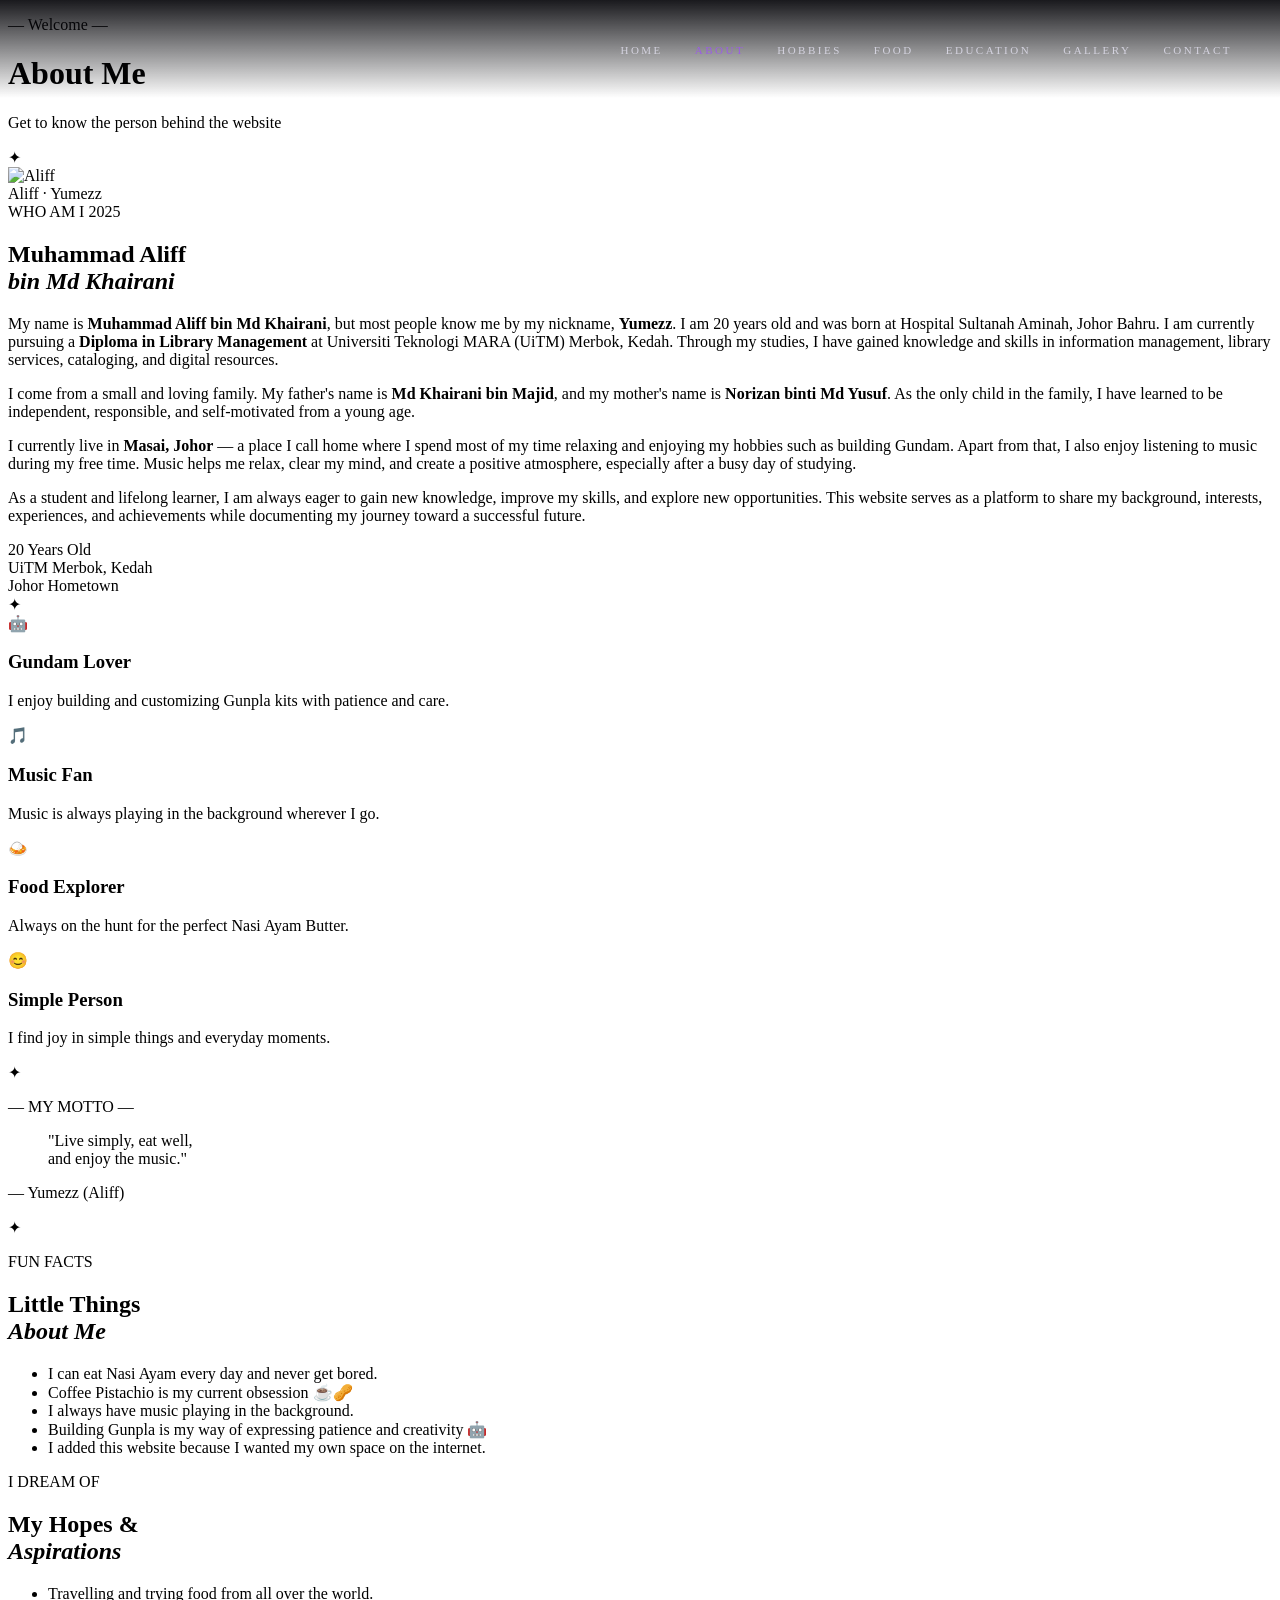
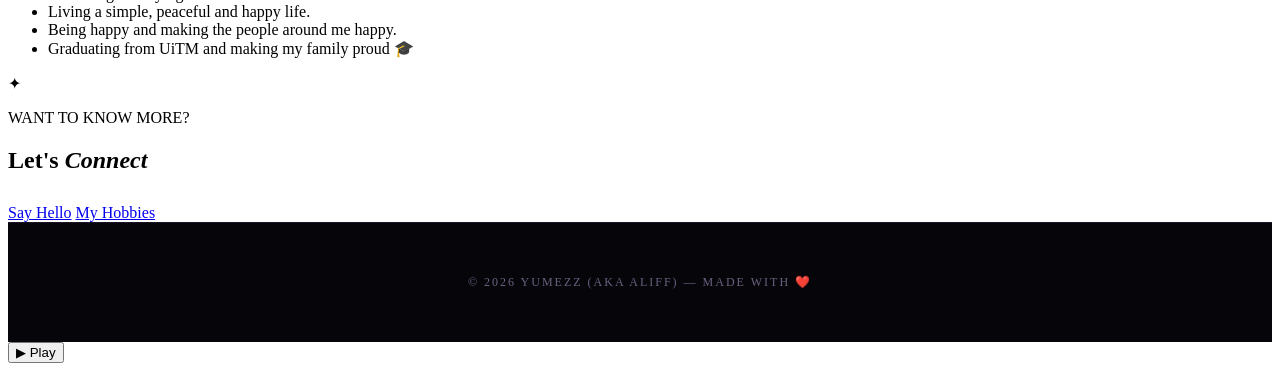
==== about.html @ e1f4b1fa "Add files via upload" ====
<!DOCTYPE html>
<html>
<head>
  <title>YUMEZZ - About Me</title>
  <link rel="preconnect" href="https://fonts.googleapis.com">
  <link rel="preconnect" href="https://fonts.gstatic.com" crossorigin>
  <link href="https://fonts.googleapis.com/css2?family=Bebas+Neue&amp;family=DM+Sans:ital,opsz,wght@0,9..40,300;0,9..40,400;0,9..40,500;1,9..40,300&amp;display=swap" rel="stylesheet">
  <link rel="stylesheet" href="style.css">
  <link rel="stylesheet" href="transitions.css">
  <link rel="stylesheet" href="about.css">
  <style>
    /* NAV */
    .nav {
      position: fixed;
      top: 0; left: 0; right: 0;
      z-index: 100;
      display: flex;
      align-items: center;
      justify-content: space-between;
      padding: 24px 48px;
      background: linear-gradient(to bottom, rgba(6,6,10,0.92) 0%, transparent 100%);
      transition: background 0.3s, padding 0.3s;
    }
    .nav.scrolled { background: rgba(6,6,10,0.98); padding: 16px 48px; }
    .nav-logo {
      font-family: 'Bebas Neue', sans-serif;
      font-size: 26px;
      letter-spacing: 4px;
      color: #9b5de5;
      text-decoration: none;
    }
    .nav-logo img { height: 34px; filter: brightness(0) invert(1); }
    .nav-links { display: flex; gap: 32px; list-style: none; }
    .nav-links a {
      color: #f0eeff;
      text-decoration: none;
      font-size: 11px;
      font-weight: 400;
      letter-spacing: 2.5px;
      text-transform: uppercase;
      opacity: 0.7;
      transition: opacity 0.2s, color 0.2s;
    }
    .nav-links a:hover,
    .nav-links a.active { opacity: 1; color: #9b5de5; }
  </style>
</head>
<body class="hotel-body">

  <!-- NAV -->
  <nav class="nav" id="nav">
    <a href="index.html" class="nav-logo">
      <img src="image/logo.png" alt="YUMEZZ" onerror="this.style.display='none'; this.nextSibling.style.display='inline'">
      <span style="display:none">YUMEZZ</span>
    </a>
    <ul class="nav-links">
      <li><a href="index.html">Home</a></li>
      <li><a href="about.html" class="active">About</a></li>
      <li><a href="hobbies.html">Hobbies</a></li>
      <li><a href="food.html">Food</a></li>
      <li><a href="education.html">Education</a></li>
      <li><a href="gallery.html">Gallery</a></li>
      <li><a href="contact.html">Contact</a></li>
    </ul>
  </nav>

  <!-- HERO BANNER -->
  <div class="hotel-hero">
    <div class="hotel-hero-bg"></div>
    <div class="hotel-hero-overlay"></div>
    <div class="hotel-hero-content">
      <p class="hotel-eyebrow">— Welcome —</p>
      <h1 class="hotel-hero-title">About Me</h1>
      <p class="hotel-hero-sub">Get to know the person behind the website</p>
    </div>
    <div class="hotel-hero-fade"></div>
  </div>

  <!-- DIVIDER -->
  <div class="hotel-divider"><span>✦</span></div>

  <!-- INTRO SECTION — Nouveau Split Layout -->
  <div class="intro-split slide-left">

    <!-- LEFT: Full-bleed photo panel -->
    <div class="intro-photo-panel">
      <img src="images/bowling.png" alt="Aliff">
      <div class="intro-photo-tag">
        <span class="intro-photo-tag-line"></span>
        <span>Aliff · Yumezz</span>
      </div>
    </div>

    <!-- RIGHT: Scrollable text card -->
    <div class="intro-text-panel">

      <!-- Top label row -->
      <div class="intro-label-row">
        <span class="intro-badge">WHO AM I</span>
        <span class="intro-year">2025</span>
      </div>

      <h2 class="intro-name">Muhammad Aliff<br><em>bin Md Khairani</em></h2>
      <div class="intro-rule"></div>

      <div class="intro-body">
        <p>My name is <strong>Muhammad Aliff bin Md Khairani</strong>, but most people know me by my nickname, <strong>Yumezz</strong>. I am 20 years old and was born at Hospital Sultanah Aminah, Johor Bahru. I am currently pursuing a <strong>Diploma in Library Management</strong> at Universiti Teknologi MARA (UiTM) Merbok, Kedah. Through my studies, I have gained knowledge and skills in information management, library services, cataloging, and digital resources.</p>
        <div class="intro-divider-thin"></div>
        <p>I come from a small and loving family. My father's name is <strong>Md Khairani bin Majid</strong>, and my mother's name is <strong>Norizan binti Md Yusuf</strong>. As the only child in the family, I have learned to be independent, responsible, and self-motivated from a young age.</p>
        <div class="intro-divider-thin"></div>
        <p>I currently live in <strong>Masai, Johor</strong> — a place I call home where I spend most of my time relaxing and enjoying my hobbies such as building Gundam. Apart from that, I also enjoy listening to music during my free time. Music helps me relax, clear my mind, and create a positive atmosphere, especially after a busy day of studying.</p>
        <div class="intro-divider-thin"></div>
        <p>As a student and lifelong learner, I am always eager to gain new knowledge, improve my skills, and explore new opportunities. This website serves as a platform to share my background, interests, experiences, and achievements while documenting my journey toward a successful future.</p>
      </div>

      <!-- Bottom meta row -->
      <div class="intro-meta-row">
        <div class="intro-meta-item">
          <span class="intro-meta-val">20</span>
          <span class="intro-meta-key">Years Old</span>
        </div>
        <div class="intro-meta-item">
          <span class="intro-meta-val">UiTM</span>
          <span class="intro-meta-key">Merbok, Kedah</span>
        </div>
        <div class="intro-meta-item">
          <span class="intro-meta-val">Johor</span>
          <span class="intro-meta-key">Hometown</span>
        </div>
      </div>

    </div>
  </div>

  <!-- DIVIDER -->
  <div class="hotel-divider"><span>✦</span></div>

  <!-- HIGHLIGHTS ROW -->
  <div class="hotel-highlights slide-up">
    <div class="hotel-highlight-item">
      <div class="hh-icon">🤖</div>
      <h3>Gundam Lover</h3>
      <p>I enjoy building and customizing Gunpla kits with patience and care.</p>
    </div>
    <div class="hotel-highlight-item">
      <div class="hh-icon">🎵</div>
      <h3>Music Fan</h3>
      <p>Music is always playing in the background wherever I go.</p>
    </div>
    <div class="hotel-highlight-item">
      <div class="hh-icon">🍛</div>
      <h3>Food Explorer</h3>
      <p>Always on the hunt for the perfect Nasi Ayam Butter.</p>
    </div>
    <div class="hotel-highlight-item">
      <div class="hh-icon">😊</div>
      <h3>Simple Person</h3>
      <p>I find joy in simple things and everyday moments.</p>
    </div>
  </div>

  <!-- DIVIDER -->
  <div class="hotel-divider"><span>✦</span></div>

  <!-- FULL WIDTH QUOTE -->
  <div class="hotel-quote">
    <div class="hotel-quote-bg"></div>
    <div class="hotel-quote-overlay"></div>
    <div class="hotel-quote-text">
      <p class="hotel-label gold-label">— MY MOTTO —</p>
      <blockquote>"Live simply, eat well,<br>and enjoy the music."</blockquote>
      <p class="hotel-quote-author">— Yumezz (Aliff)</p>
    </div>
  </div>

  <!-- DIVIDER -->
  <div class="hotel-divider"><span>✦</span></div>

  <!-- FUN FACTS + DREAMS -->
  <div class="hotel-two-col slide-up">
    <div class="hotel-col">
      <p class="hotel-label">FUN FACTS</p>
      <h2 class="hotel-heading">Little Things<br><em>About Me</em></h2>
      <div class="hotel-line"></div>
      <ul class="hotel-list">
        <li>I can eat Nasi Ayam every day and never get bored.</li>
        <li>Coffee Pistachio is my current obsession ☕🥜</li>
        <li>I always have music playing in the background.</li>
        <li>Building Gunpla is my way of expressing patience and creativity 🤖</li>
        <li>I added this website because I wanted my own space on the internet.</li>
      </ul>
    </div>
    <div class="hotel-col">
      <p class="hotel-label">I DREAM OF</p>
      <h2 class="hotel-heading">My Hopes &<br><em>Aspirations</em></h2>
      <div class="hotel-line"></div>
      <ul class="hotel-list">
        <li>Travelling and trying food from all over the world.</li>
        <li>Living a simple, peaceful and happy life.</li>
        <li>Being happy and making the people around me happy.</li>
        <li>Graduating from UiTM and making my family proud 🎓</li>
      </ul>
    </div>
  </div>

  <!-- DIVIDER -->
  <div class="hotel-divider"><span>✦</span></div>

  <!-- CTA SECTION -->
  <div class="hotel-cta slide-up">
    <p class="hotel-label">WANT TO KNOW MORE?</p>
    <h2 class="hotel-heading">Let's <em>Connect</em></h2>
    <div class="hotel-line" style="margin:16px auto 30px auto;"></div>
    <div class="hotel-cta-buttons">
      <a href="contact.html" class="hotel-btn-gold">Say Hello</a>
      <a href="hobbies.html" class="hotel-btn-outline">My Hobbies</a>
    </div>
  </div>

  <!-- Footer -->
  <div class="footer">
    <p>© 2026 YUMEZZ (AKA ALIFF) — Made with ❤️</p>
  </div>

  <!-- Music Player -->
<div class="music-player">
  <span></span>
  <audio id="myMusic" loop autoplay>
    <source src="music/music.mp3" type="audio/mpeg">
  </audio>
  <button onclick="playPause()">⏸ Pause</button>
</div>



  <script>
    // ---- SCROLL TRANSITION OBSERVER ----
    function initObserver() {
      var elements = document.querySelectorAll('.slide-up, .slide-left, .slide-right, .fade-in, .zoom-in');
      
      var observer = new IntersectionObserver(function(entries) {
        entries.forEach(function(entry) {
          if (entry.isIntersecting) {
            entry.target.classList.add('visible');
          }
        });
      }, { threshold: 0.1, rootMargin: '0px 0px -50px 0px' });

      elements.forEach(function(el) {
        observer.observe(el);
      });
    }

    // Small delay so CSS has time to set opacity:0 first
    setTimeout(initObserver, 100);

    // ---- PAGE TRANSITION ON CLICK ----
    document.querySelectorAll('a[href]').forEach(function(link) {
      link.addEventListener('click', function(e) {
        var href = link.getAttribute('href');
        if (href && !href.startsWith('#') && !href.startsWith('mailto') && !href.startsWith('tel') && !href.startsWith('javascript')) {
          e.preventDefault();
          document.body.classList.add('page-transition-out');
          setTimeout(function() { window.location.href = href; }, 280);
        }
      });
    });
  </script>
  <script>
    var nav = document.getElementById('nav');
    window.addEventListener('scroll', function() {
      nav.classList.toggle('scrolled', window.scrollY > 60);
    });
  </script>

  <script>
    // ── PERSISTENT MUSIC — continues across page navigation ──
    (function() {
      var music = document.getElementById('myMusic');
      var btn   = document.querySelector('.music-player button');

      // Restore saved playback position
      var saved = parseFloat(localStorage.getItem('musicTime') || '0');
      var wasPaused = localStorage.getItem('musicPaused') === 'true';

      music.currentTime = saved;

      if (!wasPaused) {
        music.play().then(function() {
          btn.textContent = '⏸ Pause';
        }).catch(function() {
          btn.textContent = '▶ Play';
        });
      } else {
        btn.textContent = '▶ Play';
      }

      // Save position every second
      setInterval(function() {
        if (!music.paused) {
          localStorage.setItem('musicTime', music.currentTime);
        }
      }, 1000);

      // Save position right before leaving the page
      window.addEventListener('beforeunload', function() {
        localStorage.setItem('musicTime', music.currentTime);
        localStorage.setItem('musicPaused', music.paused ? 'true' : 'false');
      });

      // Global toggle function
      window.playPause = function() {
        if (music.paused) {
          music.play();
          btn.textContent = '⏸ Pause';
          localStorage.setItem('musicPaused', 'false');
        } else {
          music.pause();
          btn.textContent = '▶ Play';
          localStorage.setItem('musicPaused', 'true');
        }
      };
    })();
  </script>
</body>
</html>
---- style.css ----
/* ================================
   HOME PAGE — BLACK & PURPLE THEME
   ================================ */

:root {
  --purple: #9b5de5;
  --purple-light: #bf8aff;
  --purple-dim: rgba(155, 93, 229, 0.18);
  --purple-border: rgba(155, 93, 229, 0.25);
  --bg-base: #06060a;
  --bg-card: #0d0d14;
  --bg-card2: #111118;
  --border: #1a1428;
  --text: #f0eeff;
  --muted: #6b6080;
}

/* ---- VIDEO HERO ---- */
.home-hero {
  position: relative;
  width: 100%;
  height: 100vh;
  min-height: 600px;
  overflow: hidden;
  display: flex;
  align-items: center;
  justify-content: flex-start;
}

.home-hero-video {
  position: absolute;
  top: 0; left: 0;
  width: 100%; height: 100%;
  object-fit: cover;
  z-index: 0;
  filter: brightness(0.38) saturate(0.6);
}

.home-hero-overlay {
  position: absolute;
  top: 0; left: 0;
  width: 100%; height: 100%;
  background: linear-gradient(
    to right,
    rgba(6,6,10,0.96) 0%,
    rgba(20,8,45,0.65) 55%,
    rgba(6,6,10,0.10) 100%
  );
  z-index: 1;
}

/* Purple radial glow on left */
.home-hero-overlay::after {
  content: '';
  position: absolute;
  top: 25%;
  left: -60px;
  width: 700px;
  height: 700px;
  background: radial-gradient(circle, rgba(155,93,229,0.10) 0%, transparent 70%);
  pointer-events: none;
}

.home-hero-fade {
  position: absolute;
  bottom: 0; left: 0;
  width: 100%; height: 220px;
  background: linear-gradient(to top, var(--bg-base), transparent);
  z-index: 2;
}

.home-hero-content {
  position: relative;
  z-index: 10;
  padding: 0 80px;
  max-width: 720px;
  animation: heroUp 1s ease 0.2s both;
}

@keyframes heroUp {
  from { transform: translateY(50px); opacity: 0; }
  to   { transform: translateY(0);    opacity: 1; }
}

.home-eyebrow {
  font-size: 11px;
  letter-spacing: 6px;
  color: var(--purple-light);
  text-transform: uppercase;
  margin-bottom: 20px;
  animation: heroUp 1s ease 0.3s both;
}

.home-hero-title {
  font-size: 96px;
  font-weight: bold;
  line-height: 0.95;
  color: var(--text);
  text-transform: uppercase;
  letter-spacing: 4px;
  margin-bottom: 10px;
  animation: heroUp 1s ease 0.4s both;
}

.home-hero-sub {
  font-size: 38px;
  color: var(--purple);
  letter-spacing: 3px;
  display: block;
  text-shadow: 0 0 40px rgba(155,93,229,0.55);
}

.home-hero-desc {
  font-size: 14px;
  color: var(--muted);
  letter-spacing: 3px;
  margin: 24px 0 38px 0;
  animation: heroUp 1s ease 0.5s both;
}

.home-hero-buttons {
  display: flex;
  gap: 16px;
  flex-wrap: wrap;
  animation: heroUp 1s ease 0.6s both;
}

/* Scroll hint */
.scroll-hint {
  position: absolute;
  bottom: 32px;
  right: 48px;
  z-index: 10;
  font-size: 10px;
  letter-spacing: 3px;
  text-transform: uppercase;
  color: var(--muted);
  animation: heroUp 1s ease 1s both;
}

/* ---- SCROLLING BANNER ---- */
.banner {
  background: var(--purple);
  overflow: hidden;
  padding: 11px 0;
}

.banner-track {
  display: inline-block;
  white-space: nowrap;
  animation: ticker 22s linear infinite;
  font-size: 12px;
  font-weight: 600;
  letter-spacing: 3px;
  text-transform: uppercase;
  color: #fff;
}

@keyframes ticker {
  from { transform: translateX(0); }
  to   { transform: translateX(-50%); }
}

/* ---- STATS BAR ---- */
.home-stats {
  display: flex;
  justify-content: center;
  background: var(--bg-card);
  border-top: 1px solid var(--border);
  border-bottom: 1px solid var(--border);
}

.home-stat-item {
  flex: 1;
  text-align: center;
  padding: 36px 20px;
  border-right: 1px solid var(--border);
  transition: background 0.3s, box-shadow 0.3s;
  position: relative;
  overflow: hidden;
}

.home-stat-item::after {
  content: '';
  position: absolute;
  bottom: 0; left: 0;
  width: 100%; height: 2px;
  background: linear-gradient(to right, var(--purple), var(--purple-light));
  transform: scaleX(0);
  transform-origin: left;
  transition: transform 0.35s ease;
}

.home-stat-item:hover::after { transform: scaleX(1); }
.home-stat-item:last-child   { border-right: none; }

.home-stat-item:hover {
  background: var(--bg-card2);
  box-shadow: inset 0 0 48px rgba(155,93,229,0.07);
}

.home-stat-num {
  font-size: 48px;
  font-weight: bold;
  color: var(--purple);
  display: block;
  letter-spacing: 2px;
  text-shadow: 0 0 28px rgba(155,93,229,0.4);
}

.home-stat-label {
  font-size: 10px;
  color: var(--muted);
  letter-spacing: 3px;
  text-transform: uppercase;
  margin-top: 8px;
  display: block;
}

/* ---- WHO AM I SECTION ---- */
.home-section {
  display: flex;
  align-items: center;
  gap: 70px;
  max-width: 1050px;
  margin: 0 auto;
  padding: 100px 40px;
  border-bottom: 1px solid var(--border);
}

.home-section-text { flex: 1; }

.home-label {
  font-size: 10px;
  letter-spacing: 5px;
  color: var(--purple);
  text-transform: uppercase;
  margin-bottom: 16px;
}

.home-section-text h2 {
  font-size: 42px;
  font-weight: bold;
  color: var(--text);
  line-height: 1.15;
  margin-bottom: 24px;
  letter-spacing: 1px;
}

.highlight {
  color: var(--purple);
  display: block;
}

.home-section-text p {
  font-size: 15px;
  color: var(--muted);
  line-height: 1.95;
  margin-bottom: 12px;
}

.home-section-photo {
  min-width: 300px;
  position: relative;
}

.home-section-photo img {
  width: 300px;
  height: 390px;
  object-fit: cover;
  border-radius: 4px;
  border: 1px solid var(--purple-border);
  display: block;
  transition: transform 0.4s ease, box-shadow 0.4s ease, filter 0.4s ease;
  filter: grayscale(25%);
}

.home-section-photo img:hover {
  transform: scale(1.02);
  box-shadow: 0 0 48px rgba(155,93,229,0.28);
  filter: grayscale(0%);
}

/* Purple accent line beside photo */
.home-section-photo::before {
  content: '';
  position: absolute;
  left: -16px;
  top: 30px;
  width: 3px;
  height: 80px;
  background: linear-gradient(to bottom, var(--purple), var(--purple-light));
  border-radius: 2px;
  box-shadow: 0 0 14px rgba(155,93,229,0.55);
}

/* ---- VIDEO SECTION ---- */
.home-video-section {
  max-width: 900px;
  margin: 0 auto;
  padding: 90px 40px;
  text-align: center;
  border-bottom: 1px solid var(--border);
}

.home-video-section h2 {
  font-size: 32px;
  font-weight: bold;
  color: var(--text);
  margin-bottom: 10px;
  letter-spacing: 1px;
}

.home-video-section p {
  font-size: 14px;
  color: var(--muted);
  margin-bottom: 32px;
  letter-spacing: 1px;
}

.home-video-box {
  border: 1px solid var(--purple-border);
  border-radius: 8px;
  overflow: hidden;
  transition: border-color 0.3s, box-shadow 0.3s;
}

.home-video-box:hover {
  border-color: var(--purple);
  box-shadow: 0 0 48px rgba(155,93,229,0.18);
}

.home-video-box video {
  width: 100%;
  display: block;
  max-height: 520px;
  background: #000;
}

/* ---- QUICK CARDS SECTION ---- */
.quick-section {
  padding: 90px 40px;
  text-align: center;
  background: var(--bg-card);
  position: relative;
  overflow: hidden;
}

.quick-section::before {
  content: '';
  position: absolute;
  top: -80px;
  left: 50%;
  transform: translateX(-50%);
  width: 500px;
  height: 400px;
  background: radial-gradient(circle, rgba(155,93,229,0.07) 0%, transparent 70%);
  pointer-events: none;
}

.section-title {
  font-size: 11px;
  color: var(--purple);
  letter-spacing: 5px;
  text-transform: uppercase;
  margin-bottom: 10px;
}

.section-title::after {
  content: '';
  display: block;
  width: 40px;
  height: 2px;
  background: linear-gradient(to right, var(--purple), var(--purple-light));
  margin: 12px auto 52px;
  border-radius: 2px;
  box-shadow: 0 0 10px rgba(155,93,229,0.55);
}

.quick-links {
  display: flex;
  flex-wrap: wrap;
  justify-content: center;
  gap: 16px;
  max-width: 1000px;
  margin: 0 auto;
}

.ql-card {
  background: var(--bg-base);
  border: 1px solid var(--border);
  border-radius: 8px;
  padding: 36px 24px;
  width: 165px;
  text-decoration: none;
  text-align: center;
  transition: border-color 0.3s, transform 0.3s, background 0.3s, box-shadow 0.3s;
  position: relative;
  overflow: hidden;
}

/* Animated purple underline */
.ql-card::before {
  content: '';
  position: absolute;
  bottom: 0; left: 0;
  width: 0; height: 2px;
  background: linear-gradient(to right, var(--purple), var(--purple-light));
  transition: width 0.35s ease;
  box-shadow: 0 0 8px rgba(155,93,229,0.6);
}

.ql-card:hover::before { width: 100%; }

/* Corner glow */
.ql-card::after {
  content: '';
  position: absolute;
  top: -28px; right: -28px;
  width: 80px; height: 80px;
  background: radial-gradient(circle, rgba(155,93,229,0.22) 0%, transparent 70%);
  opacity: 0;
  transition: opacity 0.3s;
}

.ql-card:hover::after { opacity: 1; }

.ql-card:hover {
  border-color: var(--purple-border);
  transform: translateY(-10px);
  background: var(--bg-card2);
  box-shadow: 0 20px 48px rgba(155,93,229,0.14);
}

.ql-icon {
  font-size: 32px;
  margin-bottom: 16px;
  display: block;
  transition: transform 0.3s;
}

.ql-card:hover .ql-icon { transform: scale(1.15); }

.ql-name {
  font-size: 12px;
  font-weight: bold;
  color: var(--text);
  margin-bottom: 8px;
  letter-spacing: 1.5px;
  text-transform: uppercase;
}

.ql-desc {
  font-size: 11px;
  color: var(--muted);
  letter-spacing: 0.5px;
}

/* ---- FOOTER ---- */
.footer {
  background: var(--bg-base);
  border-top: 1px solid var(--border);
  text-align: center;
  padding: 40px;
  font-size: 12px;
  color: var(--muted);
  letter-spacing: 2px;
  text-transform: uppercase;
}
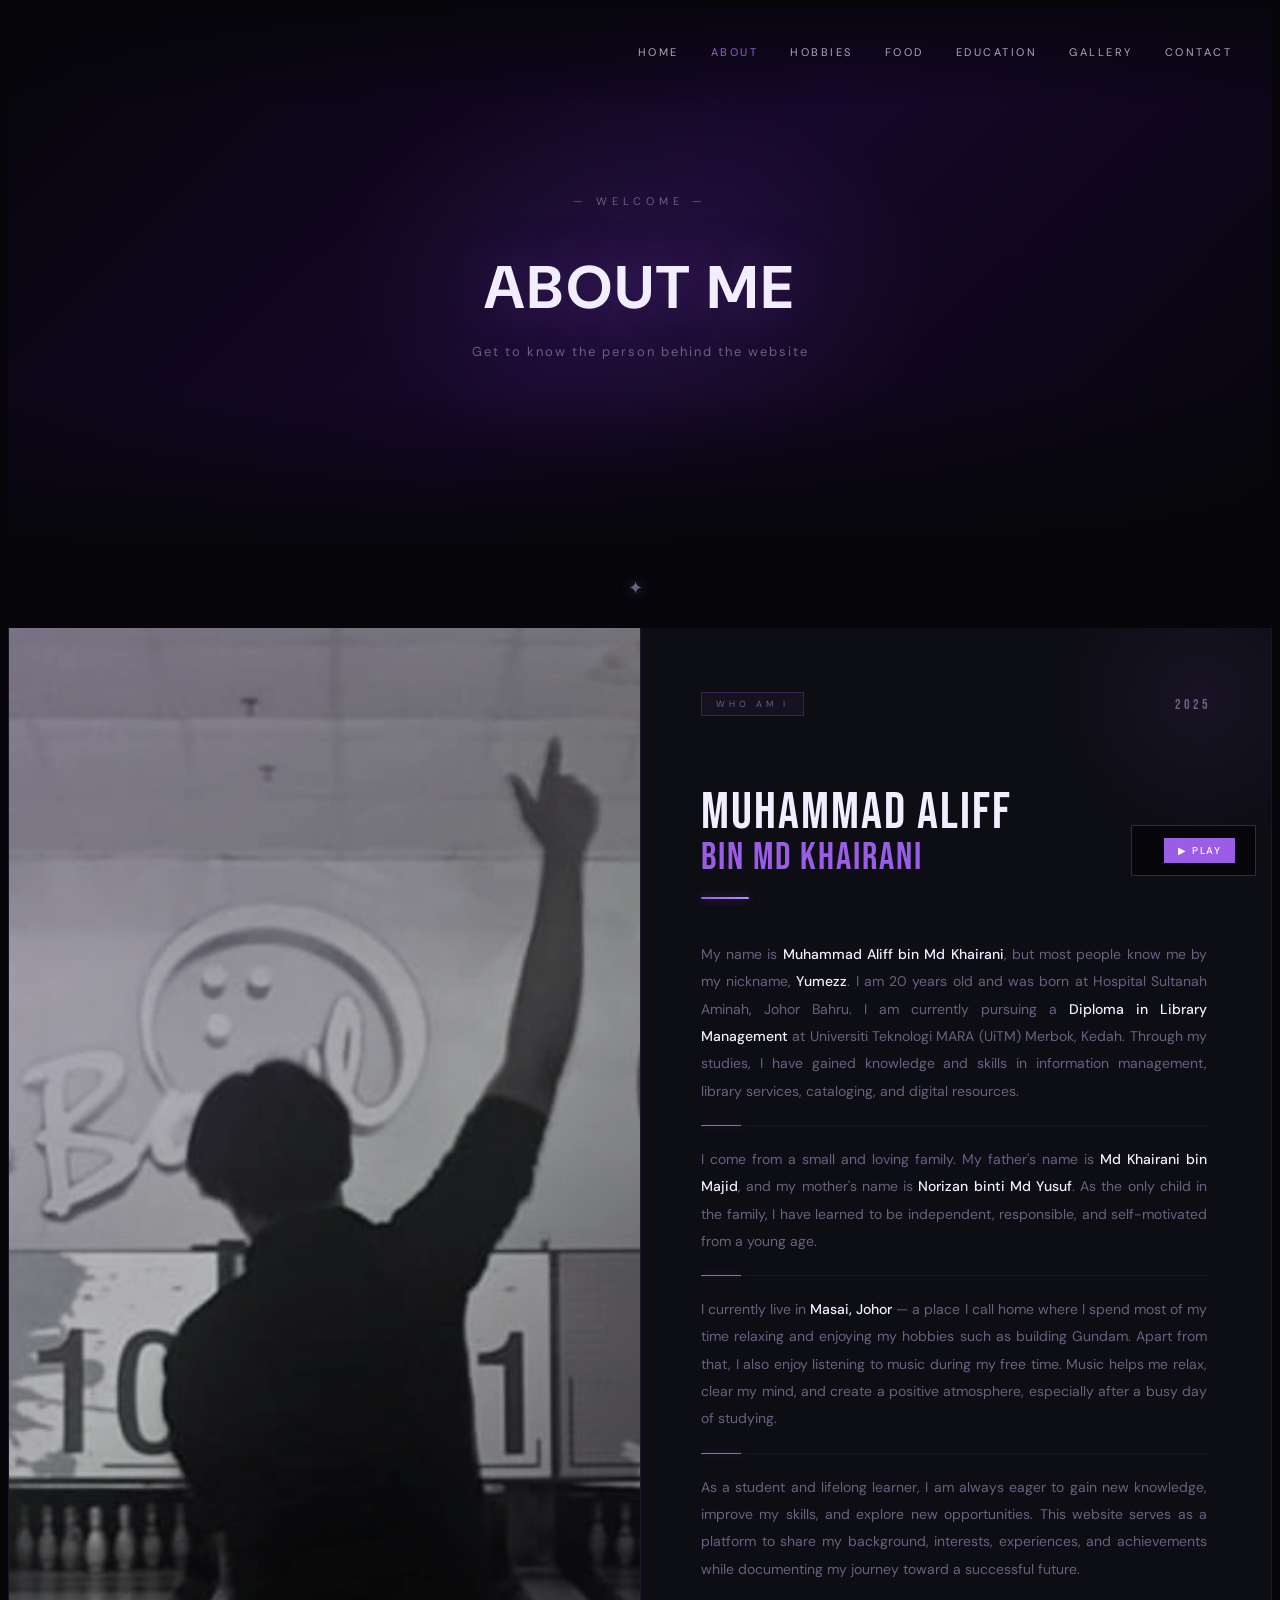
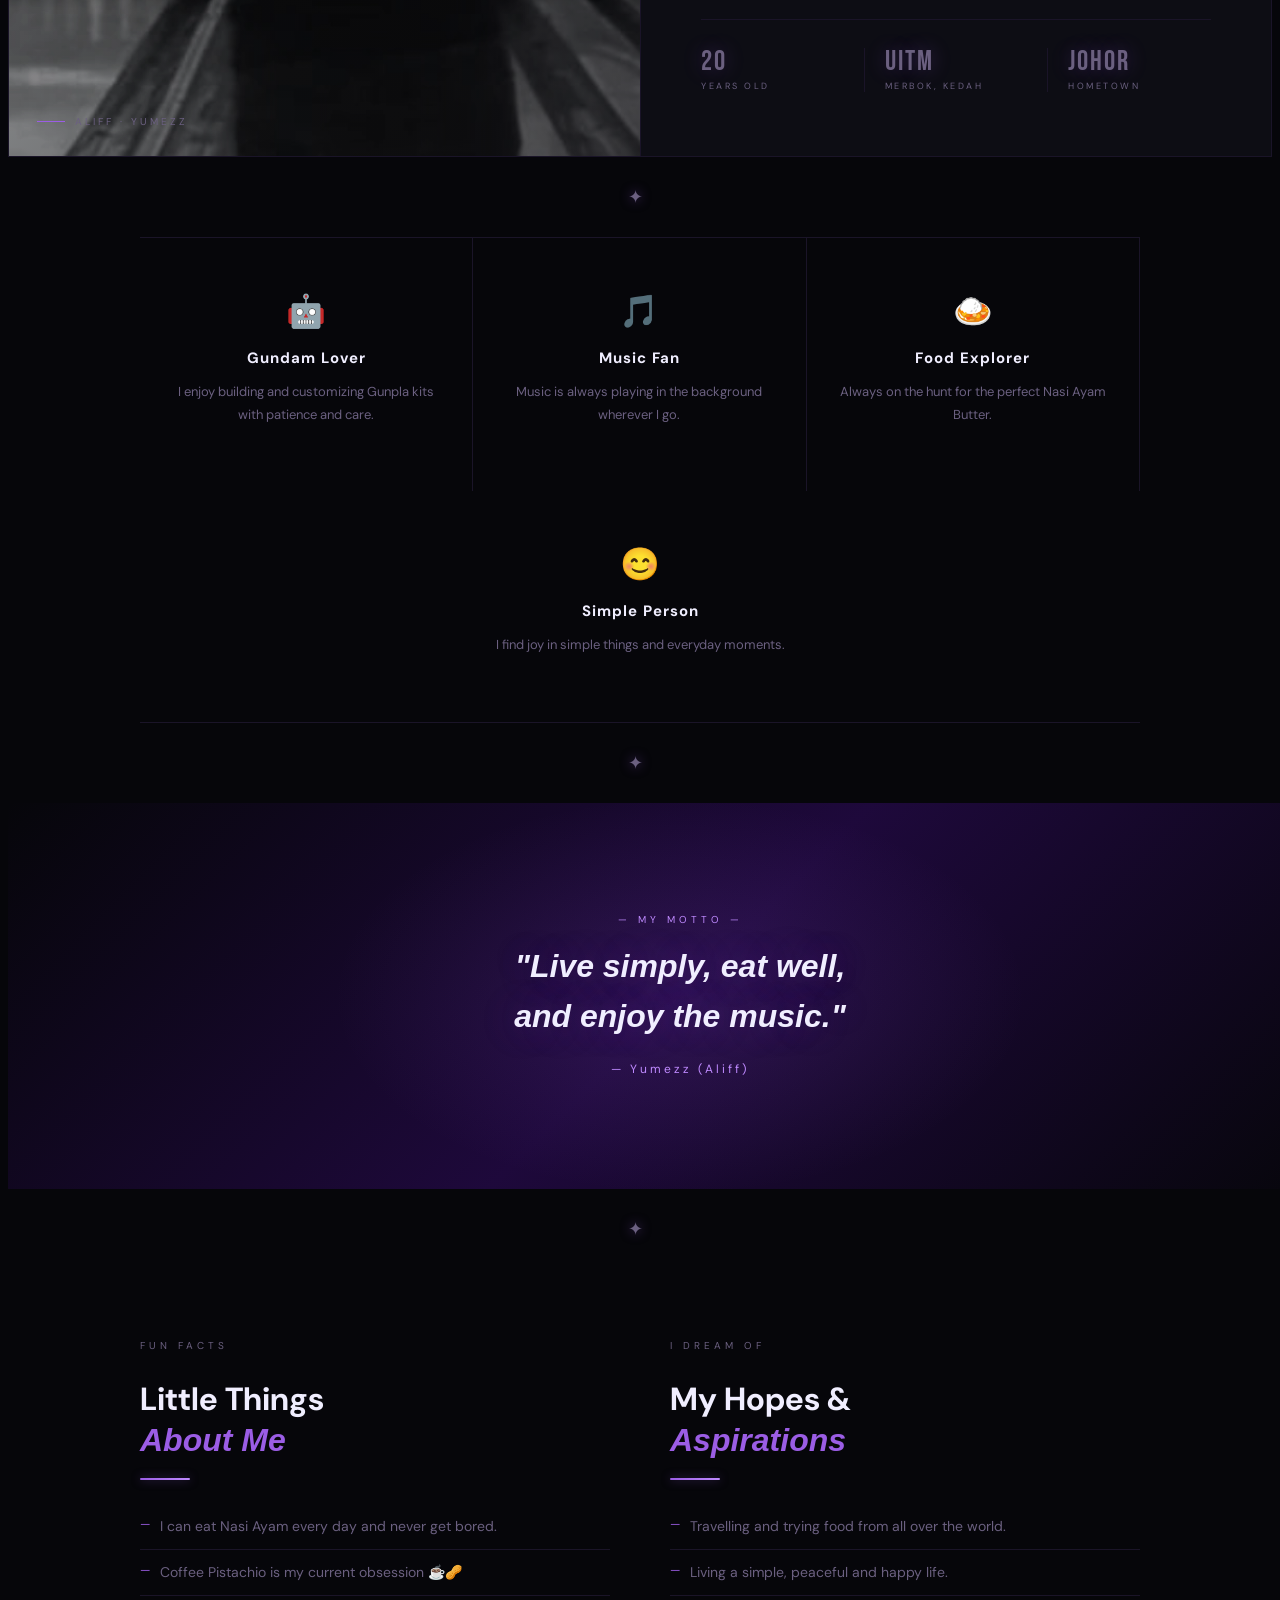
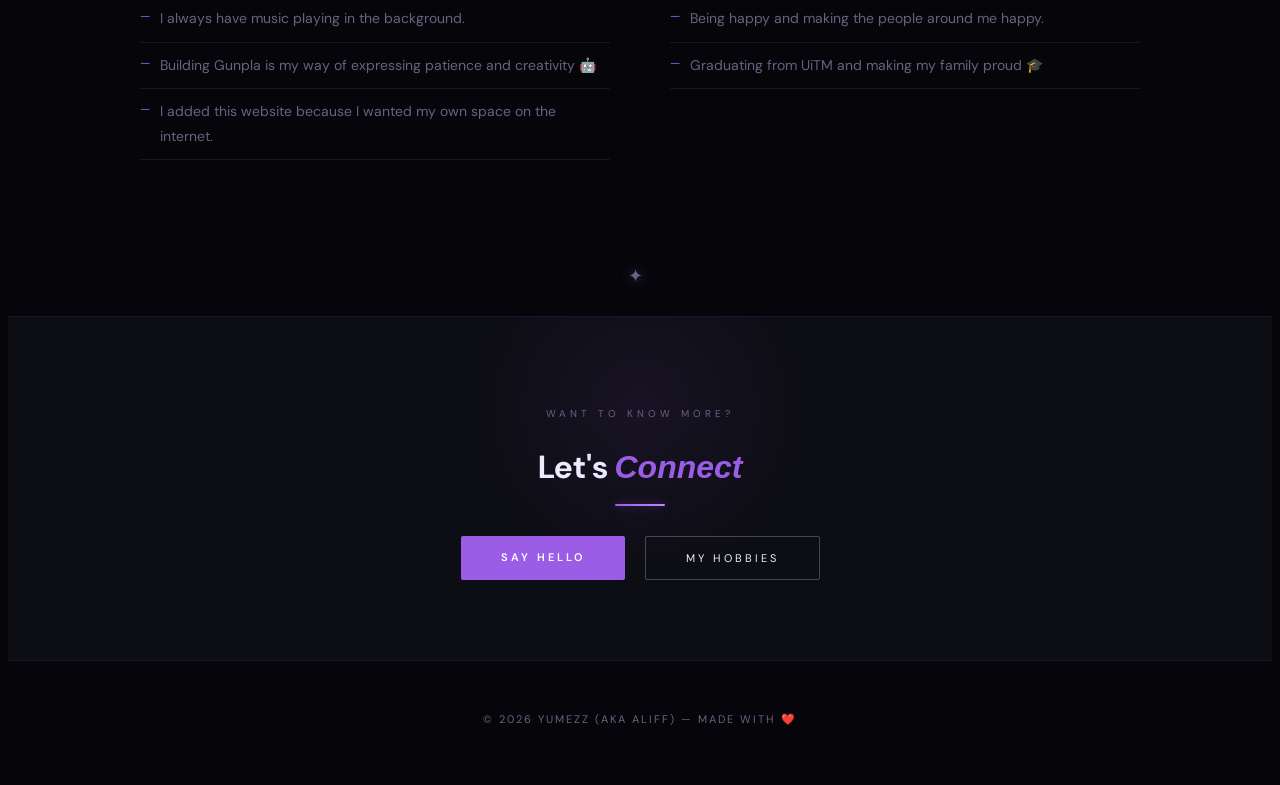
==== commit 49d46a6f: "Update about.html" ====
--- a/about.html
+++ b/about.html
@@ -84,7 +84,7 @@
 
     <!-- LEFT: Full-bleed photo panel -->
     <div class="intro-photo-panel">
-      <img src="images/bowling.png" alt="Aliff">
+      <img src="picture/bowling.png" alt="Aliff">
       <div class="intro-photo-tag">
         <span class="intro-photo-tag-line"></span>
         <span>Aliff · Yumezz</span>
@@ -323,4 +323,4 @@
     })();
   </script>
 </body>
-</html>+</html>
--- a/about.css
+++ b/about.css
@@ -0,0 +1,740 @@
+/* ================================
+   ABOUT PAGE — BLACK & PURPLE THEME
+   ================================ */
+
+:root {
+  --purple: #9b5de5;
+  --purple-light: #bf8aff;
+  --purple-dim: rgba(155, 93, 229, 0.18);
+  --purple-border: rgba(155, 93, 229, 0.25);
+  --bg-base: #06060a;
+  --bg-card: #0d0d14;
+  --bg-card2: #111118;
+  --border: #1a1428;
+  --text: #f0eeff;
+  --muted: #6b6080;
+}
+
+/* ---- BASE ---- */
+.hotel-body {
+  background-color: var(--bg-base);
+  font-family: 'DM Sans', Arial, sans-serif;
+  color: var(--text);
+}
+
+.hotel-body p,
+.hotel-body li,
+.hotel-body span,
+.hotel-body h3 {
+  color: var(--muted);
+}
+
+.hotel-body a {
+  color: var(--text);
+  text-decoration: none;
+}
+
+/* ---- HERO ---- */
+.hotel-hero {
+  position: relative;
+  width: 100%;
+  height: 60vh;
+  min-height: 400px;
+  display: flex;
+  align-items: center;
+  justify-content: center;
+  overflow: hidden;
+  text-align: center;
+}
+
+.hotel-hero-bg {
+  position: absolute;
+  top: 0; left: 0;
+  width: 100%; height: 100%;
+  background-image: url('photo1.jpg');
+  background-size: cover;
+  background-position: center;
+  filter: brightness(0.38) saturate(0.6);
+  animation: slowzoom 14s ease-in-out infinite alternate;
+}
+
+@keyframes slowzoom {
+  0%   { transform: scale(1); }
+  100% { transform: scale(1.06); }
+}
+
+.hotel-hero-overlay {
+  position: absolute;
+  top: 0; left: 0;
+  width: 100%; height: 100%;
+  background: linear-gradient(
+    135deg,
+    rgba(6,6,10,0.92) 0%,
+    rgba(30,8,60,0.65) 50%,
+    rgba(6,6,10,0.80) 100%
+  );
+}
+
+/* Purple radial glow centre */
+.hotel-hero-overlay::after {
+  content: '';
+  position: absolute;
+  top: 50%; left: 50%;
+  transform: translate(-50%, -50%);
+  width: 600px; height: 400px;
+  background: radial-gradient(ellipse, rgba(155,93,229,0.12) 0%, transparent 70%);
+  pointer-events: none;
+}
+
+.hotel-hero-fade {
+  position: absolute;
+  bottom: 0; left: 0;
+  width: 100%; height: 160px;
+  background: linear-gradient(to top, var(--bg-base), transparent);
+  z-index: 2;
+}
+
+.hotel-hero-content {
+  position: relative;
+  z-index: 10;
+}
+
+.hotel-eyebrow {
+  font-size: 11px;
+  letter-spacing: 5px;
+  color: var(--purple-light);
+  margin-bottom: 16px;
+  text-transform: uppercase;
+}
+
+.hotel-hero-title {
+  font-size: 60px;
+  font-weight: bold;
+  color: var(--text);
+  margin-bottom: 16px;
+  letter-spacing: 3px;
+  text-transform: uppercase;
+  text-shadow: 0 0 60px rgba(155,93,229,0.3);
+}
+
+.hotel-hero-sub {
+  font-size: 13px;
+  color: var(--muted);
+  letter-spacing: 2px;
+}
+
+/* ---- DIVIDER ---- */
+.hotel-divider {
+  text-align: center;
+  padding: 28px 0;
+  color: var(--purple);
+  font-size: 18px;
+  letter-spacing: 10px;
+  text-shadow: 0 0 12px rgba(155,93,229,0.5);
+}
+
+/* ---- SHARED TEXT STYLES ---- */
+.hotel-label {
+  font-size: 10px;
+  letter-spacing: 4px;
+  color: var(--purple);
+  text-transform: uppercase;
+  margin-bottom: 14px;
+}
+
+.gold-label {
+  color: var(--purple-light) !important;
+}
+
+.hotel-heading {
+  font-size: 32px;
+  font-weight: bold;
+  color: var(--text);
+  line-height: 1.3;
+  margin-bottom: 16px;
+}
+
+.hotel-heading em {
+  font-style: italic;
+  color: var(--purple);
+}
+
+.hotel-line {
+  width: 50px;
+  height: 2px;
+  background: linear-gradient(to right, var(--purple), var(--purple-light));
+  margin-bottom: 24px;
+  border-radius: 2px;
+  box-shadow: 0 0 10px rgba(155,93,229,0.5);
+}
+
+/* ---- INTRO SECTION ---- */
+.hotel-intro {
+  display: flex;
+  align-items: flex-start;
+  gap: 60px;
+  max-width: 1000px;
+  margin: 0 auto;
+  padding: 20px 40px 60px 40px;
+}
+
+.hotel-intro-photo {
+  min-width: 280px;
+  position: relative;
+}
+
+/* Purple accent line beside photo */
+.hotel-intro-photo::before {
+  content: '';
+  position: absolute;
+  left: -14px;
+  top: 28px;
+  width: 3px;
+  height: 80px;
+  background: linear-gradient(to bottom, var(--purple), var(--purple-light));
+  border-radius: 2px;
+  box-shadow: 0 0 14px rgba(155,93,229,0.55);
+}
+
+.hotel-intro-photo img {
+  width: 280px;
+  height: 360px;
+  object-fit: cover;
+  border-radius: 4px;
+  border: 1px solid var(--purple-border);
+  display: block;
+  filter: grayscale(20%);
+  transition: filter 0.4s, box-shadow 0.4s, transform 0.4s;
+}
+
+.hotel-intro-photo img:hover {
+  filter: grayscale(0%);
+  box-shadow: 0 0 48px rgba(155,93,229,0.28);
+  transform: scale(1.02);
+}
+
+.hotel-intro-text p {
+  color: var(--muted);
+  font-size: 15px;
+  line-height: 1.9;
+  margin-bottom: 14px;
+}
+
+.hotel-intro-text strong {
+  color: var(--text);
+  font-weight: 600;
+}
+
+/* ---- HIGHLIGHTS ---- */
+.hotel-highlights {
+  display: flex;
+  justify-content: center;
+  flex-wrap: wrap;
+  border-top: 1px solid var(--border);
+  border-bottom: 1px solid var(--border);
+  max-width: 1000px;
+  margin: 0 auto;
+}
+
+.hotel-highlight-item {
+  flex: 1;
+  min-width: 200px;
+  text-align: center;
+  padding: 52px 30px;
+  border-right: 1px solid var(--border);
+  transition: background 0.3s, box-shadow 0.3s;
+  position: relative;
+  overflow: hidden;
+}
+
+/* Bottom glow line on hover */
+.hotel-highlight-item::after {
+  content: '';
+  position: absolute;
+  bottom: 0; left: 0;
+  width: 100%; height: 2px;
+  background: linear-gradient(to right, var(--purple), var(--purple-light));
+  transform: scaleX(0);
+  transform-origin: left;
+  transition: transform 0.35s ease;
+}
+
+.hotel-highlight-item:hover::after { transform: scaleX(1); }
+.hotel-highlight-item:last-child   { border-right: none; }
+
+.hotel-highlight-item:hover {
+  background: var(--bg-card);
+  box-shadow: inset 0 0 48px rgba(155,93,229,0.06);
+}
+
+.hh-icon {
+  font-size: 32px;
+  margin-bottom: 16px;
+  display: block;
+  transition: transform 0.3s;
+}
+
+.hotel-highlight-item:hover .hh-icon { transform: scale(1.15); }
+
+.hotel-highlight-item h3 {
+  font-size: 15px;
+  font-weight: bold;
+  color: var(--text) !important;
+  margin-bottom: 10px;
+  letter-spacing: 1px;
+}
+
+.hotel-highlight-item p {
+  font-size: 13px;
+  color: var(--muted) !important;
+  line-height: 1.75;
+}
+
+/* ---- QUOTE SECTION ---- */
+.hotel-quote {
+  position: relative;
+  width: 100%;
+  padding: 100px 40px;
+  text-align: center;
+  overflow: hidden;
+}
+
+.hotel-quote-bg {
+  position: absolute;
+  top: 0; left: 0;
+  width: 100%; height: 100%;
+  background-image: url('photo2.jpg');
+  background-size: cover;
+  background-position: center;
+  background-attachment: fixed;
+  filter: brightness(0.3) saturate(0.5);
+}
+
+.hotel-quote-overlay {
+  position: absolute;
+  top: 0; left: 0;
+  width: 100%; height: 100%;
+  background: linear-gradient(
+    135deg,
+    rgba(6,6,10,0.88) 0%,
+    rgba(40,10,80,0.70) 50%,
+    rgba(6,6,10,0.88) 100%
+  );
+}
+
+/* Centre glow */
+.hotel-quote-overlay::after {
+  content: '';
+  position: absolute;
+  top: 50%; left: 50%;
+  transform: translate(-50%,-50%);
+  width: 700px; height: 400px;
+  background: radial-gradient(ellipse, rgba(155,93,229,0.15) 0%, transparent 70%);
+  pointer-events: none;
+}
+
+.hotel-quote-text {
+  position: relative;
+  z-index: 10;
+}
+
+.hotel-quote-text blockquote {
+  font-size: 32px;
+  font-style: italic;
+  color: var(--text);
+  font-weight: bold;
+  line-height: 1.55;
+  margin: 16px auto 20px auto;
+  max-width: 700px;
+  text-shadow: 0 0 40px rgba(155,93,229,0.25);
+}
+
+.hotel-quote-author {
+  font-size: 12px;
+  letter-spacing: 3px;
+  color: var(--purple-light) !important;
+}
+
+/* ---- TWO COLUMN ---- */
+.hotel-two-col {
+  display: flex;
+  gap: 60px;
+  max-width: 1000px;
+  margin: 0 auto;
+  padding: 60px 40px;
+}
+
+.hotel-col { flex: 1; }
+
+.hotel-list {
+  list-style: none;
+  padding: 0;
+}
+
+.hotel-list li {
+  color: var(--muted) !important;
+  font-size: 14px;
+  line-height: 1.8;
+  padding: 10px 0 10px 20px;
+  border-bottom: 1px solid var(--border);
+  position: relative;
+  transition: color 0.25s;
+}
+
+.hotel-list li:hover { color: var(--text) !important; }
+
+.hotel-list li::before {
+  content: '—';
+  position: absolute;
+  left: 0;
+  color: var(--purple);
+  font-size: 12px;
+}
+
+/* ---- CTA ---- */
+.hotel-cta {
+  text-align: center;
+  padding: 80px 40px;
+  background: var(--bg-card);
+  border-top: 1px solid var(--border);
+  position: relative;
+  overflow: hidden;
+}
+
+.hotel-cta::before {
+  content: '';
+  position: absolute;
+  top: -60px; left: 50%;
+  transform: translateX(-50%);
+  width: 400px; height: 300px;
+  background: radial-gradient(circle, rgba(155,93,229,0.08) 0%, transparent 70%);
+  pointer-events: none;
+}
+
+.hotel-cta-buttons {
+  display: flex;
+  justify-content: center;
+  gap: 20px;
+  flex-wrap: wrap;
+}
+
+.hotel-btn-gold {
+  background: var(--purple);
+  color: #fff !important;
+  padding: 14px 40px;
+  text-decoration: none;
+  font-size: 11px;
+  letter-spacing: 3px;
+  text-transform: uppercase;
+  font-weight: 600;
+  border-radius: 2px;
+  transition: background 0.25s, box-shadow 0.25s, transform 0.25s;
+}
+
+.hotel-btn-gold:hover {
+  background: var(--purple-light);
+  box-shadow: 0 8px 32px rgba(155,93,229,0.35);
+  transform: translateY(-2px);
+}
+
+.hotel-btn-outline {
+  background: transparent;
+  color: var(--text) !important;
+  padding: 14px 40px;
+  text-decoration: none;
+  font-size: 11px;
+  letter-spacing: 3px;
+  text-transform: uppercase;
+  border: 1px solid rgba(245,242,234,0.25);
+  border-radius: 2px;
+  transition: border-color 0.25s, color 0.25s, transform 0.25s;
+}
+
+.hotel-btn-outline:hover {
+  border-color: var(--purple);
+  color: var(--purple) !important;
+  transform: translateY(-2px);
+}
+
+/* ---- FOOTER ---- */
+.footer {
+  background: var(--bg-base);
+  border-top: 1px solid var(--border);
+  text-align: center;
+  padding: 40px;
+  font-size: 11px;
+  color: var(--muted);
+  letter-spacing: 2px;
+  text-transform: uppercase;
+}
+
+/* ---- MUSIC PLAYER ---- */
+.music-player {
+  position: fixed;
+  bottom: 24px;
+  right: 24px;
+  z-index: 200;
+  display: flex;
+  align-items: center;
+  gap: 12px;
+  background: rgba(6,6,10,0.95);
+  border: 1px solid rgba(155,93,229,0.35);
+  padding: 12px 20px;
+  font-size: 11px;
+  letter-spacing: 1.5px;
+  text-transform: uppercase;
+  color: var(--muted);
+  backdrop-filter: blur(12px);
+}
+
+.music-player span { color: var(--purple); }
+
+.music-player button {
+  background: var(--purple);
+  color: #fff;
+  border: none;
+  padding: 6px 14px;
+  font-size: 10px;
+  letter-spacing: 1.5px;
+  text-transform: uppercase;
+  cursor: pointer;
+  font-family: inherit;
+  font-weight: 500;
+  transition: background 0.2s;
+}
+
+.music-player button:hover { background: var(--purple-light); }
+
+
+/* ================================================
+   NOUVEAU SPLIT INTRO — inspired by screenshot
+   ================================================ */
+
+.intro-split {
+  display: grid;
+  grid-template-columns: 1fr 1fr;
+  min-height: 88vh;
+  max-width: 1300px;
+  margin: 0 auto 0;
+  border: 1px solid var(--border);
+  border-top: none;
+}
+
+/* ── LEFT PHOTO PANEL ── */
+.intro-photo-panel {
+  position: relative;
+  overflow: hidden;
+  background: var(--bg-card);
+  min-height: 600px;
+}
+
+.intro-photo-panel img {
+  width: 100%;
+  height: 100%;
+  object-fit: cover;
+  object-position: top center;
+  display: block;
+  filter: grayscale(15%) brightness(0.88);
+  transition: filter 0.6s ease, transform 0.6s ease;
+}
+
+.intro-photo-panel:hover img {
+  filter: grayscale(0%) brightness(1);
+  transform: scale(1.02);
+}
+
+/* Subtle purple gradient overlay */
+.intro-photo-panel::before {
+  content: '';
+  position: absolute;
+  inset: 0;
+  background: linear-gradient(
+    135deg,
+    rgba(155,93,229,0.12) 0%,
+    transparent 50%,
+    rgba(6,6,10,0.55) 100%
+  );
+  z-index: 1;
+  pointer-events: none;
+}
+
+/* Corner tag bottom-left */
+.intro-photo-tag {
+  position: absolute;
+  bottom: 28px;
+  left: 28px;
+  z-index: 10;
+  display: flex;
+  align-items: center;
+  gap: 10px;
+  font-size: 10px;
+  letter-spacing: 3px;
+  text-transform: uppercase;
+  color: rgba(240,238,255,0.7);
+}
+
+.intro-photo-tag-line {
+  display: block;
+  width: 28px;
+  height: 1px;
+  background: var(--purple);
+}
+
+/* ── RIGHT TEXT PANEL ── */
+.intro-text-panel {
+  background: var(--bg-card);
+  padding: 64px 60px;
+  display: flex;
+  flex-direction: column;
+  justify-content: space-between;
+  border-left: 1px solid var(--border);
+  position: relative;
+  overflow: hidden;
+}
+
+/* Faint radial glow top-right */
+.intro-text-panel::before {
+  content: '';
+  position: absolute;
+  top: -80px; right: -80px;
+  width: 300px; height: 300px;
+  background: radial-gradient(circle, rgba(155,93,229,0.08) 0%, transparent 70%);
+  pointer-events: none;
+}
+
+/* ── LABEL ROW ── */
+.intro-label-row {
+  display: flex;
+  align-items: center;
+  justify-content: space-between;
+  margin-bottom: 28px;
+}
+
+.intro-badge {
+  font-size: 9px;
+  letter-spacing: 4px;
+  text-transform: uppercase;
+  color: var(--purple-light);
+  border: 1px solid var(--purple-border);
+  padding: 5px 14px;
+  background: rgba(155,93,229,0.06);
+}
+
+.intro-year {
+  font-family: 'Bebas Neue', sans-serif;
+  font-size: 14px;
+  letter-spacing: 3px;
+  color: var(--muted);
+}
+
+/* ── NAME ── */
+.intro-name {
+  font-family: 'Bebas Neue', sans-serif;
+  font-size: 52px;
+  font-weight: normal;
+  line-height: 1;
+  letter-spacing: 2px;
+  color: var(--text);
+  margin-bottom: 20px;
+}
+
+.intro-name em {
+  color: var(--purple);
+  font-style: normal;
+  display: block;
+  font-size: 38px;
+}
+
+/* ── PURPLE RULE ── */
+.intro-rule {
+  width: 48px;
+  height: 2px;
+  background: linear-gradient(to right, var(--purple), var(--purple-light));
+  margin-bottom: 28px;
+  border-radius: 2px;
+  box-shadow: 0 0 10px rgba(155,93,229,0.5);
+}
+
+/* ── BODY TEXT ── */
+.intro-body {
+  flex: 1;
+  overflow-y: auto;
+  padding-right: 4px;
+  scrollbar-width: thin;
+  scrollbar-color: var(--purple-border) transparent;
+}
+
+.intro-body::-webkit-scrollbar { width: 3px; }
+.intro-body::-webkit-scrollbar-track { background: transparent; }
+.intro-body::-webkit-scrollbar-thumb { background: var(--purple-border); border-radius: 2px; }
+
+.intro-body p {
+  font-size: 14px;
+  line-height: 1.95;
+  color: var(--muted);
+  margin-bottom: 0;
+  text-align: justify;
+}
+
+.intro-body p strong { color: var(--text); font-weight: 500; }
+
+/* Thin divider between paragraphs */
+.intro-divider-thin {
+  width: 100%;
+  height: 1px;
+  background: var(--border);
+  margin: 20px 0;
+  position: relative;
+}
+
+.intro-divider-thin::after {
+  content: '';
+  position: absolute;
+  top: 0; left: 0;
+  width: 40px; height: 1px;
+  background: var(--purple);
+  box-shadow: 0 0 8px rgba(155,93,229,0.5);
+}
+
+/* ── BOTTOM META ROW ── */
+.intro-meta-row {
+  display: flex;
+  gap: 0;
+  margin-top: 36px;
+  border-top: 1px solid var(--border);
+  padding-top: 28px;
+}
+
+.intro-meta-item {
+  flex: 1;
+  display: flex;
+  flex-direction: column;
+  gap: 4px;
+  padding-right: 20px;
+  border-right: 1px solid var(--border);
+  transition: border-color 0.3s;
+}
+
+.intro-meta-item:last-child {
+  padding-right: 0;
+  border-right: none;
+  padding-left: 20px;
+}
+
+.intro-meta-item:nth-child(2) { padding-left: 20px; }
+
+.intro-meta-val {
+  font-family: 'Bebas Neue', sans-serif;
+  font-size: 28px;
+  letter-spacing: 2px;
+  color: var(--purple);
+  line-height: 1;
+  text-shadow: 0 0 20px rgba(155,93,229,0.3);
+}
+
+.intro-meta-key {
+  font-size: 9px;
+  letter-spacing: 2.5px;
+  text-transform: uppercase;
+  color: var(--muted);
+}
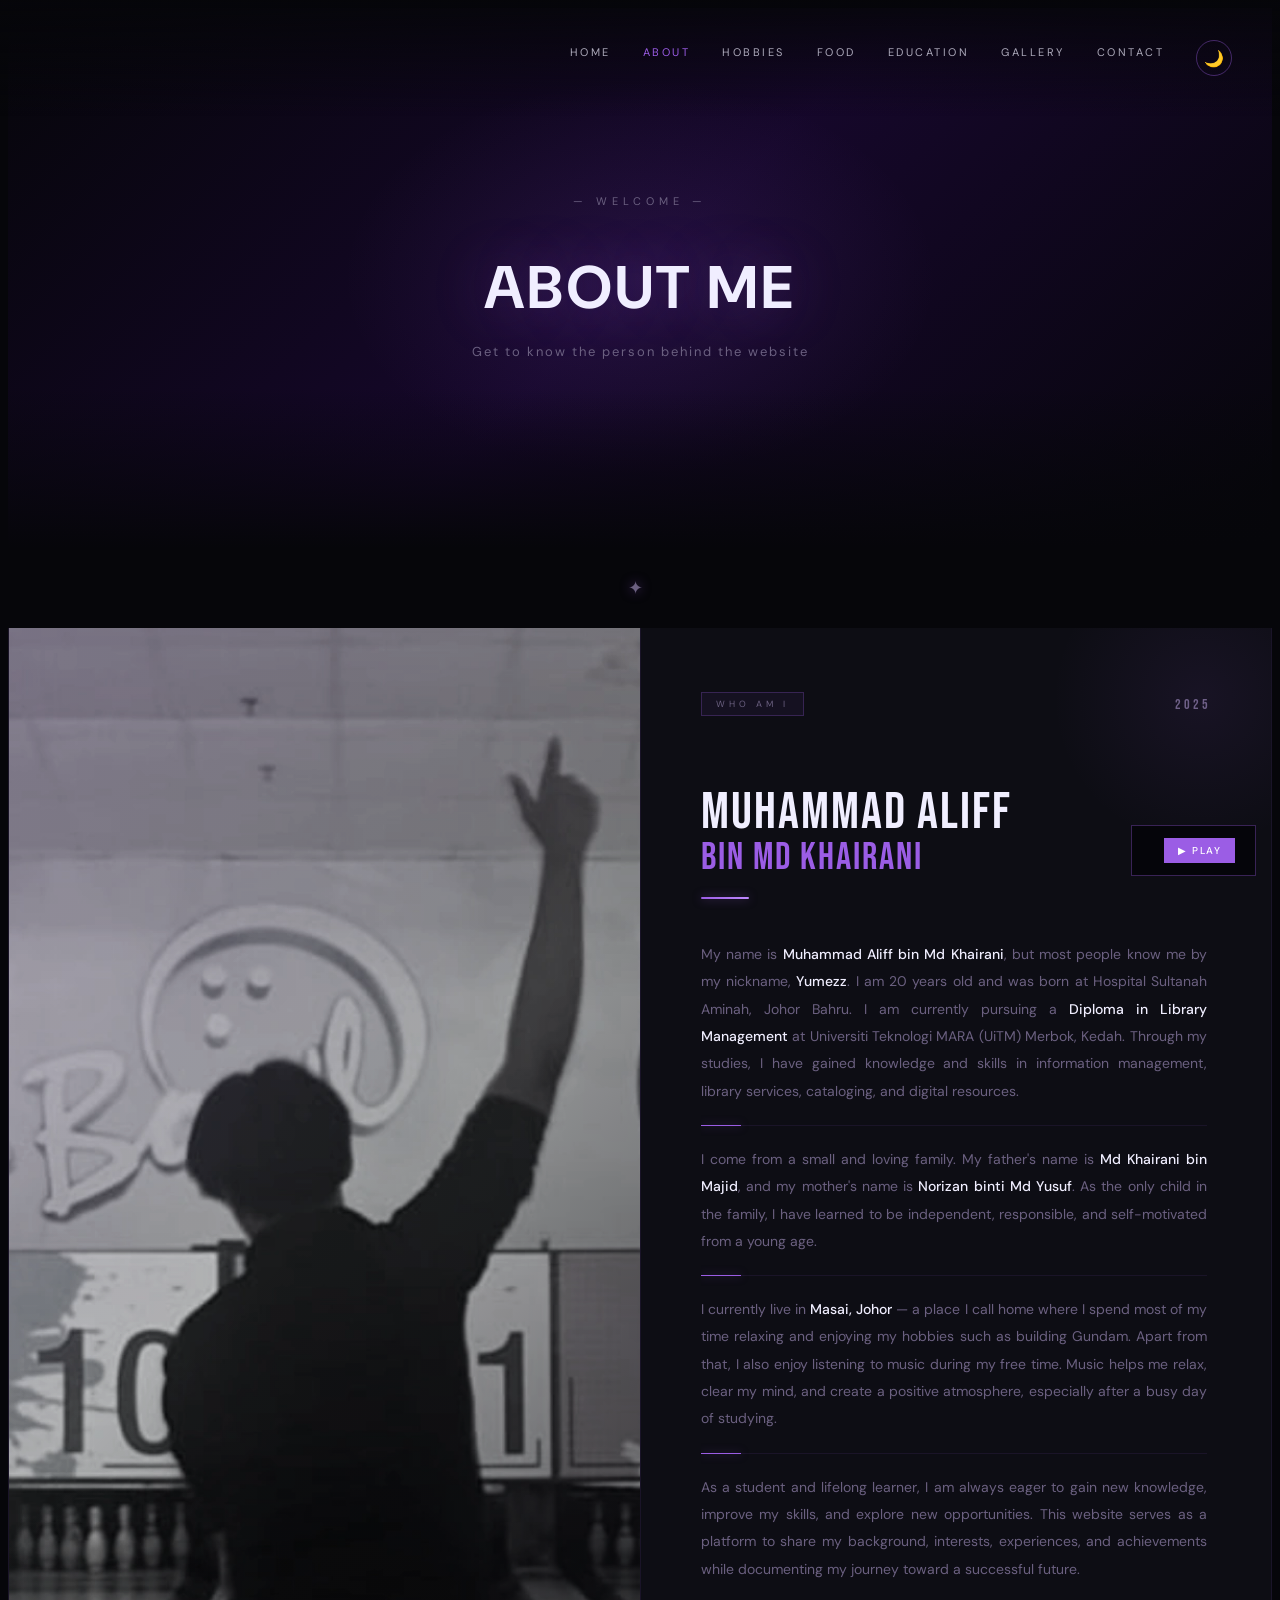
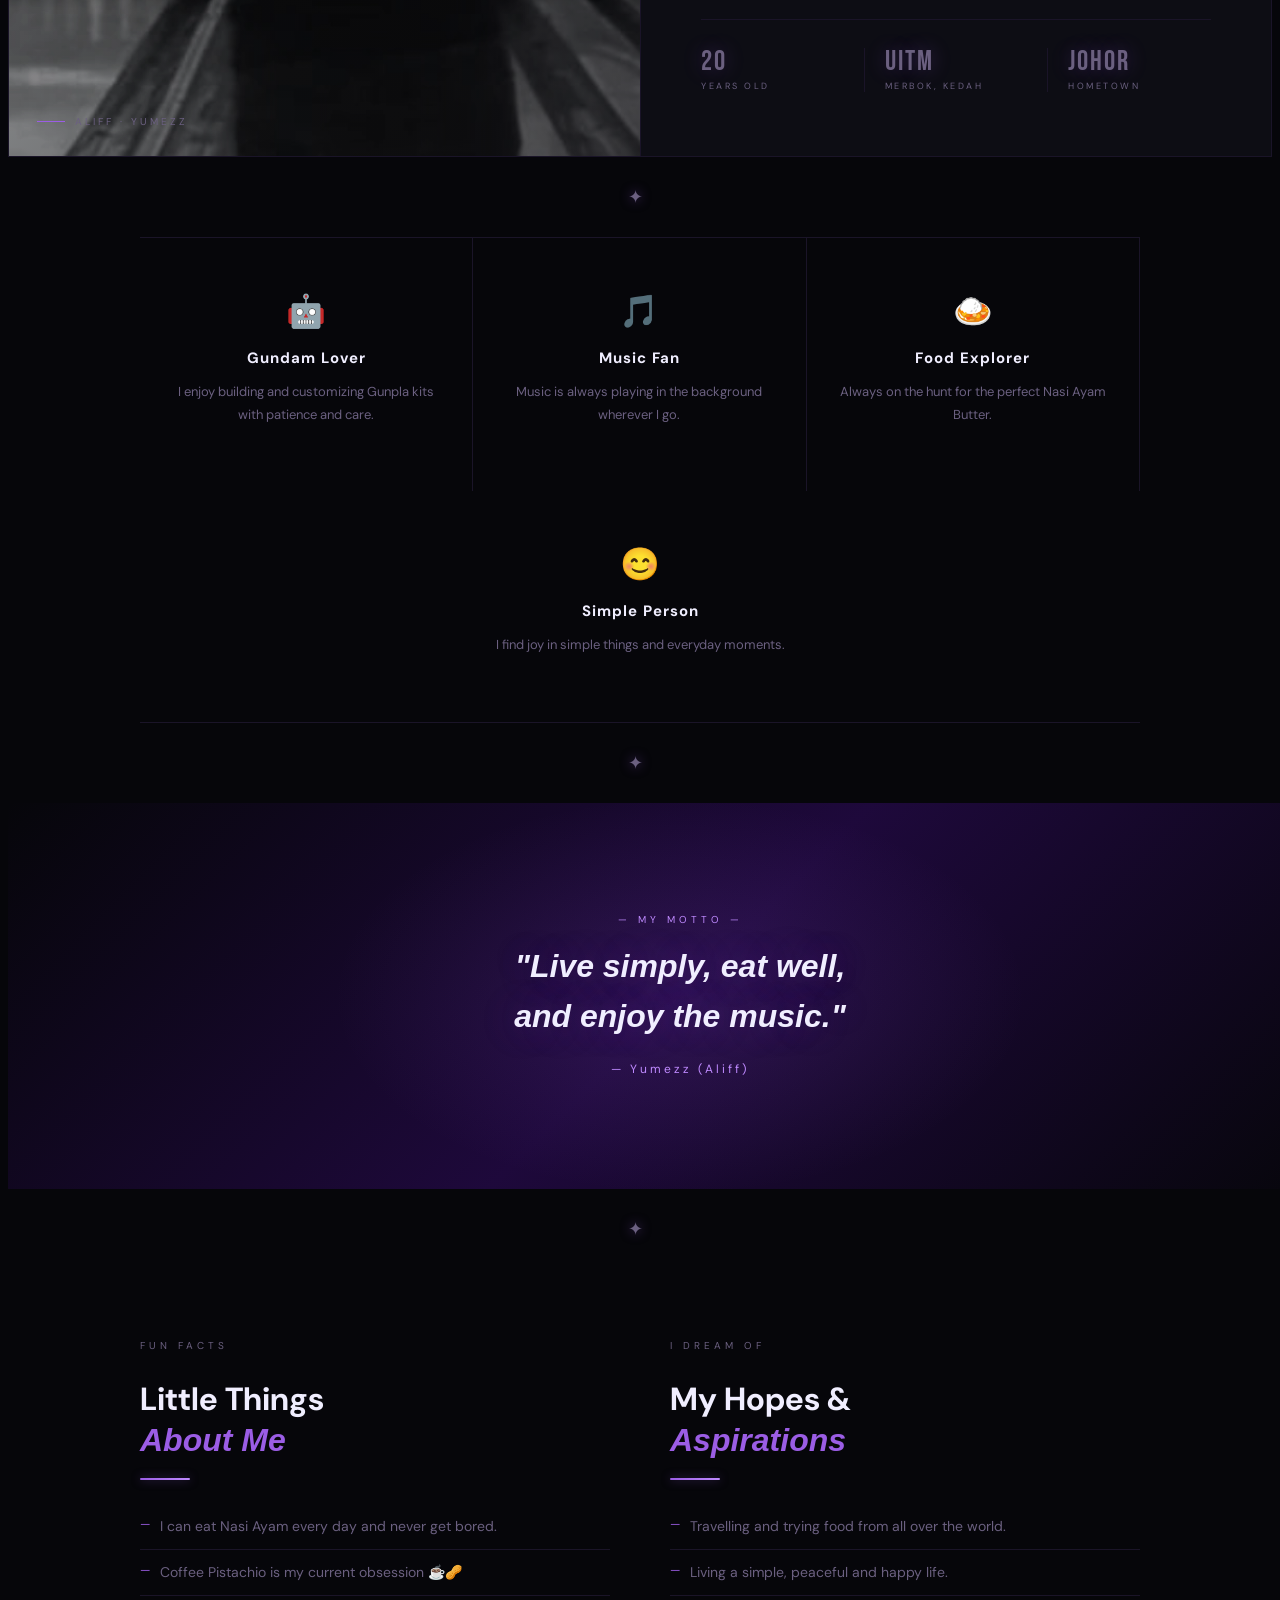
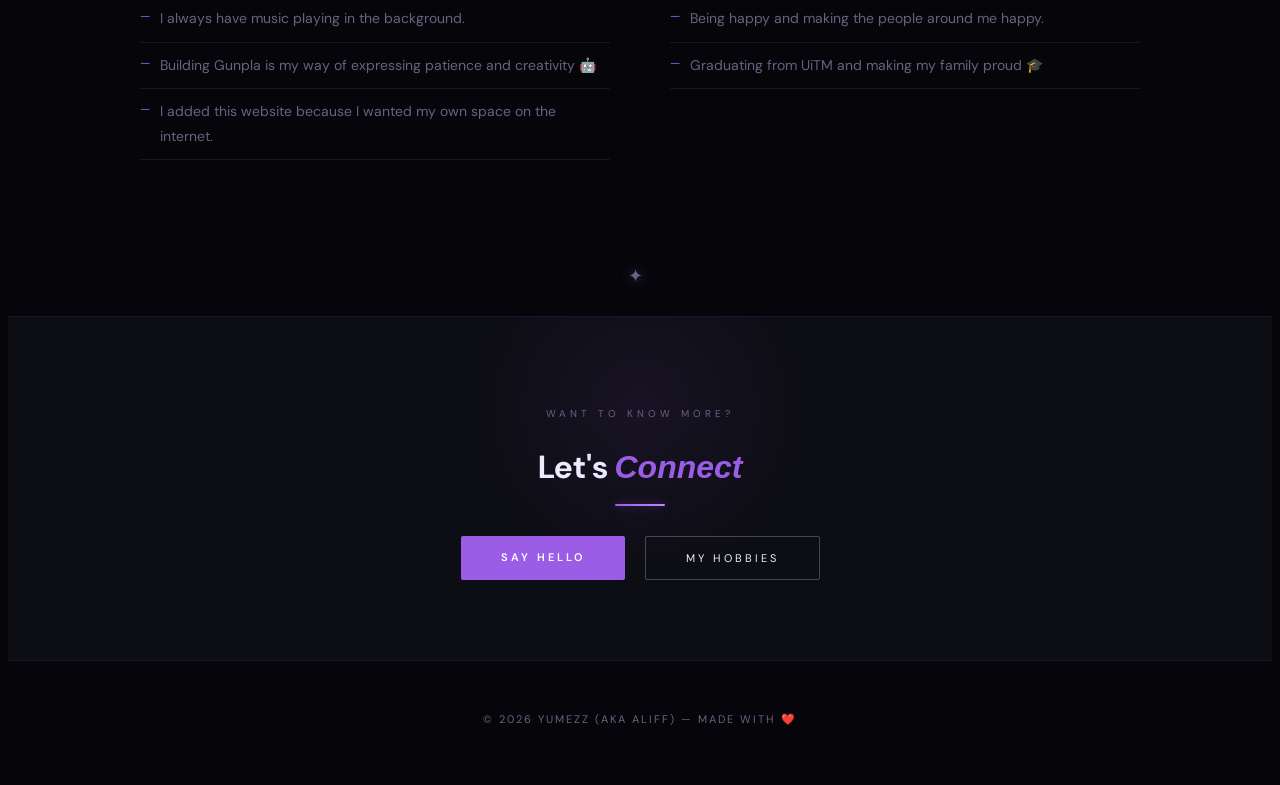
==== commit da1723e5: "Update about.html" ====
--- a/about.html
+++ b/about.html
@@ -1,5 +1,5 @@
 <!DOCTYPE html>
-<html>
+<html data-theme="dark">
 <head>
   <title>YUMEZZ - About Me</title>
   <link rel="preconnect" href="https://fonts.googleapis.com">
@@ -44,8 +44,106 @@
     .nav-links a:hover,
     .nav-links a.active { opacity: 1; color: #9b5de5; }
   </style>
+
+  <!-- Theme applied before paint — no flash -->
+  <script>
+    (function() {
+      var t = localStorage.getItem('theme') || 'dark';
+      document.documentElement.setAttribute('data-theme', t);
+    })();
+  </script>
+
+  <!-- Shared feature styles -->
+  <style>
+    /* READING PROGRESS BAR */
+    #progress-bar {
+      position: fixed; top: 0; left: 0;
+      width: 0%; height: 3px;
+      background: linear-gradient(to right, #9b5de5, #bf8aff);
+      z-index: 9999;
+      transition: width 0.1s linear;
+      box-shadow: 0 0 8px rgba(155,93,229,0.7);
+    }
+    /* BACK TO TOP */
+    #back-to-top {
+      position: fixed; bottom: 84px; right: 24px; z-index: 200;
+      width: 44px; height: 44px;
+      background: #9b5de5; color: #fff; border: none;
+      font-size: 18px; cursor: pointer;
+      display: flex; align-items: center; justify-content: center;
+      opacity: 0; transform: translateY(16px);
+      transition: opacity 0.3s, transform 0.3s, background 0.2s;
+      pointer-events: none;
+    }
+    #back-to-top.visible { opacity: 1; transform: translateY(0); pointer-events: all; }
+    #back-to-top:hover { background: #bf8aff; transform: translateY(-3px); }
+    /* THEME TOGGLE */
+    .theme-toggle {
+      background: none; border: 1px solid rgba(155,93,229,0.4);
+      width: 36px; height: 36px; border-radius: 50%;
+      cursor: pointer; font-size: 16px;
+      display: flex; align-items: center; justify-content: center;
+      transition: background 0.2s, border-color 0.2s, transform 0.3s;
+      flex-shrink: 0; color: inherit;
+    }
+    .theme-toggle:hover { background: rgba(155,93,229,0.15); border-color: #9b5de5; transform: rotate(20deg); }
+    /* LIGHT MODE — body & backgrounds */
+    [data-theme="light"] body { background: #f4f2ff !important; color: #1a1030 !important; }
+    [data-theme="light"] .nav { background: linear-gradient(to bottom, rgba(244,242,255,0.95) 0%, transparent 100%) !important; }
+    [data-theme="light"] .nav.scrolled { background: rgba(244,242,255,0.98) !important; }
+    [data-theme="light"] .nav-links a { color: #1a1030 !important; }
+    [data-theme="light"] .footer { background: #eae6ff !important; color: #6b6080 !important; border-color: rgba(155,93,229,0.15) !important; }
+    [data-theme="light"] .music-player { background: rgba(234,230,255,0.97) !important; }
+    /* card/section backgrounds */
+    [data-theme="light"] .who-text,
+    [data-theme="light"] .explore,
+    [data-theme="light"] .home-stats,
+    [data-theme="light"] .quick-section { background: #eae6ff !important; }
+    [data-theme="light"] .video-feature,
+    [data-theme="light"] .stats-bar { background: #f4f2ff !important; }
+    [data-theme="light"] .explore-card { background: #eae6ff !important; }
+    [data-theme="light"] .explore-card:hover { background: #ddd8ff !important; }
+    /* education */
+    [data-theme="light"] .edu-hero-fade { background: linear-gradient(to top, #f4f2ff, transparent) !important; }
+    [data-theme="light"] .edu-intro, [data-theme="light"] .edu-timeline { color: #1a1030; }
+    [data-theme="light"] .edu-intro p, [data-theme="light"] .edu-desc { color: #5a4080 !important; }
+    [data-theme="light"] .edu-intro h2, [data-theme="light"] .edu-name { color: #1a1030 !important; }
+    [data-theme="light"] .edu-img-box { background: #eae6ff !important; border-color: rgba(155,93,229,0.3) !important; }
+    /* food */
+    [data-theme="light"] .food-header { background: #f4f2ff !important; }
+    [data-theme="light"] .menu-board { background: #f4f2ff; }
+    [data-theme="light"] .menu-item-info h3 { color: #1a1030 !important; }
+    [data-theme="light"] .menu-item-info p { color: #5a4080 !important; }
+    [data-theme="light"] .menu-item-row { border-color: rgba(155,93,229,0.15) !important; }
+    /* hobbies */
+    [data-theme="light"] .hob-header { background: #f4f2ff !important; }
+    [data-theme="light"] .hob-title { color: #1a1030 !important; }
+    [data-theme="light"] .video-section { background: #f4f2ff; }
+    /* about */
+    [data-theme="light"] .intro-text-panel { background: #eae6ff !important; }
+    [data-theme="light"] .hotel-two-col, [data-theme="light"] .hotel-highlights { background: #f4f2ff !important; }
+    [data-theme="light"] .hotel-highlight-item { background: #eae6ff !important; border-color: rgba(155,93,229,0.2) !important; }
+    [data-theme="light"] .hotel-list li { color: #5a4080 !important; }
+    [data-theme="light"] .intro-body p { color: #5a4080 !important; }
+    /* contact */
+    [data-theme="light"] .con-wrapper { background: #f4f2ff !important; }
+    [data-theme="light"] .con-card { background: #eae6ff !important; border-color: rgba(155,93,229,0.2) !important; }
+    [data-theme="light"] .con-field input, [data-theme="light"] .con-field textarea { background: #eae6ff !important; color: #1a1030 !important; border-color: rgba(155,93,229,0.3) !important; }
+    [data-theme="light"] .con-desc, [data-theme="light"] .con-card-value { color: #5a4080 !important; }
+    /* gallery */
+    [data-theme="light"] .gal-collection { background: #f4f2ff !important; }
+    [data-theme="light"] .gal-section-title { color: #1a1030 !important; }
+    /* body transition */
+    body { transition: background 0.4s ease, color 0.4s ease; }
+  </style>
 </head>
 <body class="hotel-body">
+  <!-- READING PROGRESS BAR -->
+  <div id="progress-bar"></div>
+  <!-- BACK TO TOP -->
+  <button id="back-to-top" title="Back to top">↑</button>
+
+
 
   <!-- NAV -->
   <nav class="nav" id="nav">
@@ -61,7 +159,10 @@
       <li><a href="education.html">Education</a></li>
       <li><a href="gallery.html">Gallery</a></li>
       <li><a href="contact.html">Contact</a></li>
-    </ul>
+          <li>
+        <button class="theme-toggle" id="themeToggle" title="Toggle light / dark">🌙</button>
+      </li>
+</ul>
   </nav>
 
   <!-- HERO BANNER -->
@@ -266,12 +367,7 @@
       });
     });
   </script>
-  <script>
-    var nav = document.getElementById('nav');
-    window.addEventListener('scroll', function() {
-      nav.classList.toggle('scrolled', window.scrollY > 60);
-    });
-  </script>
+  
 
   <script>
     // ── PERSISTENT MUSIC — continues across page navigation ──
@@ -322,5 +418,40 @@
       };
     })();
   </script>
+
+  <script>
+    /* ── 1. LIGHT / DARK MODE ── */
+    var html = document.documentElement;
+    var toggleBtn = document.getElementById('themeToggle');
+    function applyTheme(t) {
+      html.setAttribute('data-theme', t);
+      if (toggleBtn) toggleBtn.textContent = t === 'dark' ? '🌙' : '☀️';
+      localStorage.setItem('theme', t);
+    }
+    applyTheme(localStorage.getItem('theme') || 'dark');
+    if (toggleBtn) toggleBtn.addEventListener('click', function() {
+      applyTheme(html.getAttribute('data-theme') === 'dark' ? 'light' : 'dark');
+    });
+
+    /* ── 5. READING PROGRESS BAR ── */
+    var progressBar = document.getElementById('progress-bar');
+    function updateProgress() {
+      var doc = document.documentElement.scrollHeight - window.innerHeight;
+      if (progressBar) progressBar.style.width = (doc > 0 ? (window.scrollY / doc) * 100 : 0) + '%';
+    }
+
+    /* ── 6. BACK TO TOP ── */
+    var backBtn = document.getElementById('back-to-top');
+    if (backBtn) backBtn.addEventListener('click', function() { window.scrollTo({ top: 0, behavior: 'smooth' }); });
+
+    /* ── SHARED SCROLL HANDLER ── */
+    var navEl = document.getElementById('nav');
+    window.addEventListener('scroll', function() {
+      if (navEl) navEl.classList.toggle('scrolled', window.scrollY > 60);
+      updateProgress();
+      if (backBtn) backBtn.classList.toggle('visible', window.scrollY > 400);
+    });
+  </script>
+
 </body>
 </html>
--- a/style.css
+++ b/style.css
@@ -27,13 +27,28 @@
   justify-content: flex-start;
 }
 
-.home-hero-video {
+/* YouTube iframe replaces <video> as hero background */
+.home-hero-video-bg {
   position: absolute;
   top: 0; left: 0;
   width: 100%; height: 100%;
-  object-fit: cover;
+  pointer-events: none;
+  overflow: hidden;
   z-index: 0;
+}
+
+.home-hero-video-bg iframe {
+  position: absolute;
+  top: 50%;
+  left: 50%;
+  /* Cover entire hero at any viewport size */
+  width: 177.78vh;   /* 16/9 × 100vh */
+  height: 56.25vw;   /* 9/16 × 100vw */
+  min-width: 100%;
+  min-height: 100%;
+  transform: translate(-50%, -50%);
   filter: brightness(0.38) saturate(0.6);
+  border: none;
 }
 
 .home-hero-overlay {
@@ -318,11 +333,14 @@
   letter-spacing: 1px;
 }
 
+/* YouTube iframe embed — 16:9 responsive */
 .home-video-box {
   border: 1px solid var(--purple-border);
   border-radius: 8px;
   overflow: hidden;
   transition: border-color 0.3s, box-shadow 0.3s;
+  position: relative;
+  aspect-ratio: 16 / 9;
 }
 
 .home-video-box:hover {
@@ -330,10 +348,14 @@
   box-shadow: 0 0 48px rgba(155,93,229,0.18);
 }
 
-.home-video-box video {
+/* iframe replaces <video> inside .home-video-box */
+.home-video-box iframe {
+  position: absolute;
+  inset: 0;
   width: 100%;
-  display: block;
-  max-height: 520px;
+  height: 100%;
+  border: none;
+  display: block;
   background: #000;
 }
 
@@ -466,4 +488,135 @@
   color: var(--muted);
   letter-spacing: 2px;
   text-transform: uppercase;
-}+}
+
+
+/* ================================================
+   LIGHT / DARK MODE — theme overrides for style.css
+   ================================================ */
+
+/* Smooth transitions for all themed elements */
+.home-hero,
+.home-stat-item,
+.home-section,
+.home-video-section,
+.quick-section,
+.ql-card,
+.footer,
+.banner {
+  transition: background 0.4s ease, color 0.4s ease, border-color 0.4s ease;
+}
+
+/* ── Light mode overrides ── */
+[data-theme="light"] .home-hero-overlay {
+  background: linear-gradient(
+    to right,
+    rgba(244,242,255,0.96) 0%,
+    rgba(220,210,255,0.65) 55%,
+    rgba(244,242,255,0.10) 100%
+  );
+}
+
+[data-theme="light"] .home-hero-fade {
+  background: linear-gradient(to top, #f4f2ff, transparent);
+}
+
+[data-theme="light"] .home-stats {
+  background: #eae6ff;
+  border-color: rgba(155,93,229,0.15);
+}
+
+[data-theme="light"] .home-stat-item {
+  border-color: rgba(155,93,229,0.15);
+}
+
+[data-theme="light"] .home-section {
+  border-color: rgba(155,93,229,0.12);
+}
+
+[data-theme="light"] .home-video-section {
+  border-color: rgba(155,93,229,0.12);
+}
+
+[data-theme="light"] .home-video-box {
+  border-color: rgba(155,93,229,0.3);
+}
+
+[data-theme="light"] .quick-section {
+  background: #eae6ff;
+}
+
+[data-theme="light"] .ql-card {
+  background: #f4f2ff;
+  border-color: rgba(155,93,229,0.18);
+}
+
+[data-theme="light"] .ql-card:hover {
+  background: #ddd8ff;
+}
+
+[data-theme="light"] .ql-name {
+  color: #1a1030;
+}
+
+[data-theme="light"] .footer {
+  background: #f4f2ff;
+  border-color: rgba(155,93,229,0.12);
+}
+
+/* Banner stays purple in both modes — no change needed */
+
+/* ── Reading Progress Bar (in style.css context) ── */
+#progress-bar {
+  position: fixed;
+  top: 0; left: 0;
+  width: 0%;
+  height: 3px;
+  background: linear-gradient(to right, #9b5de5, #bf8aff);
+  z-index: 9999;
+  transition: width 0.1s linear;
+  box-shadow: 0 0 8px rgba(155,93,229,0.7);
+}
+
+/* ── Back to Top (in style.css context) ── */
+#back-to-top {
+  position: fixed;
+  bottom: 84px; right: 24px;
+  z-index: 200;
+  width: 44px; height: 44px;
+  background: #9b5de5;
+  color: #fff;
+  border: none;
+  font-size: 18px;
+  cursor: pointer;
+  display: flex; align-items: center; justify-content: center;
+  opacity: 0;
+  transform: translateY(16px);
+  transition: opacity 0.3s, transform 0.3s, background 0.2s;
+  pointer-events: none;
+}
+#back-to-top.visible {
+  opacity: 1;
+  transform: translateY(0);
+  pointer-events: all;
+}
+#back-to-top:hover { background: #bf8aff; transform: translateY(-3px); }
+
+/* ── Theme Toggle Button (in style.css context) ── */
+.theme-toggle {
+  background: none;
+  border: 1px solid rgba(155,93,229,0.4);
+  color: var(--text, #f0eeff);
+  width: 36px; height: 36px;
+  border-radius: 50%;
+  cursor: pointer;
+  font-size: 16px;
+  display: flex; align-items: center; justify-content: center;
+  transition: background 0.2s, border-color 0.2s, transform 0.3s;
+  flex-shrink: 0;
+}
+.theme-toggle:hover {
+  background: rgba(155,93,229,0.15);
+  border-color: #9b5de5;
+  transform: rotate(20deg);
+}
